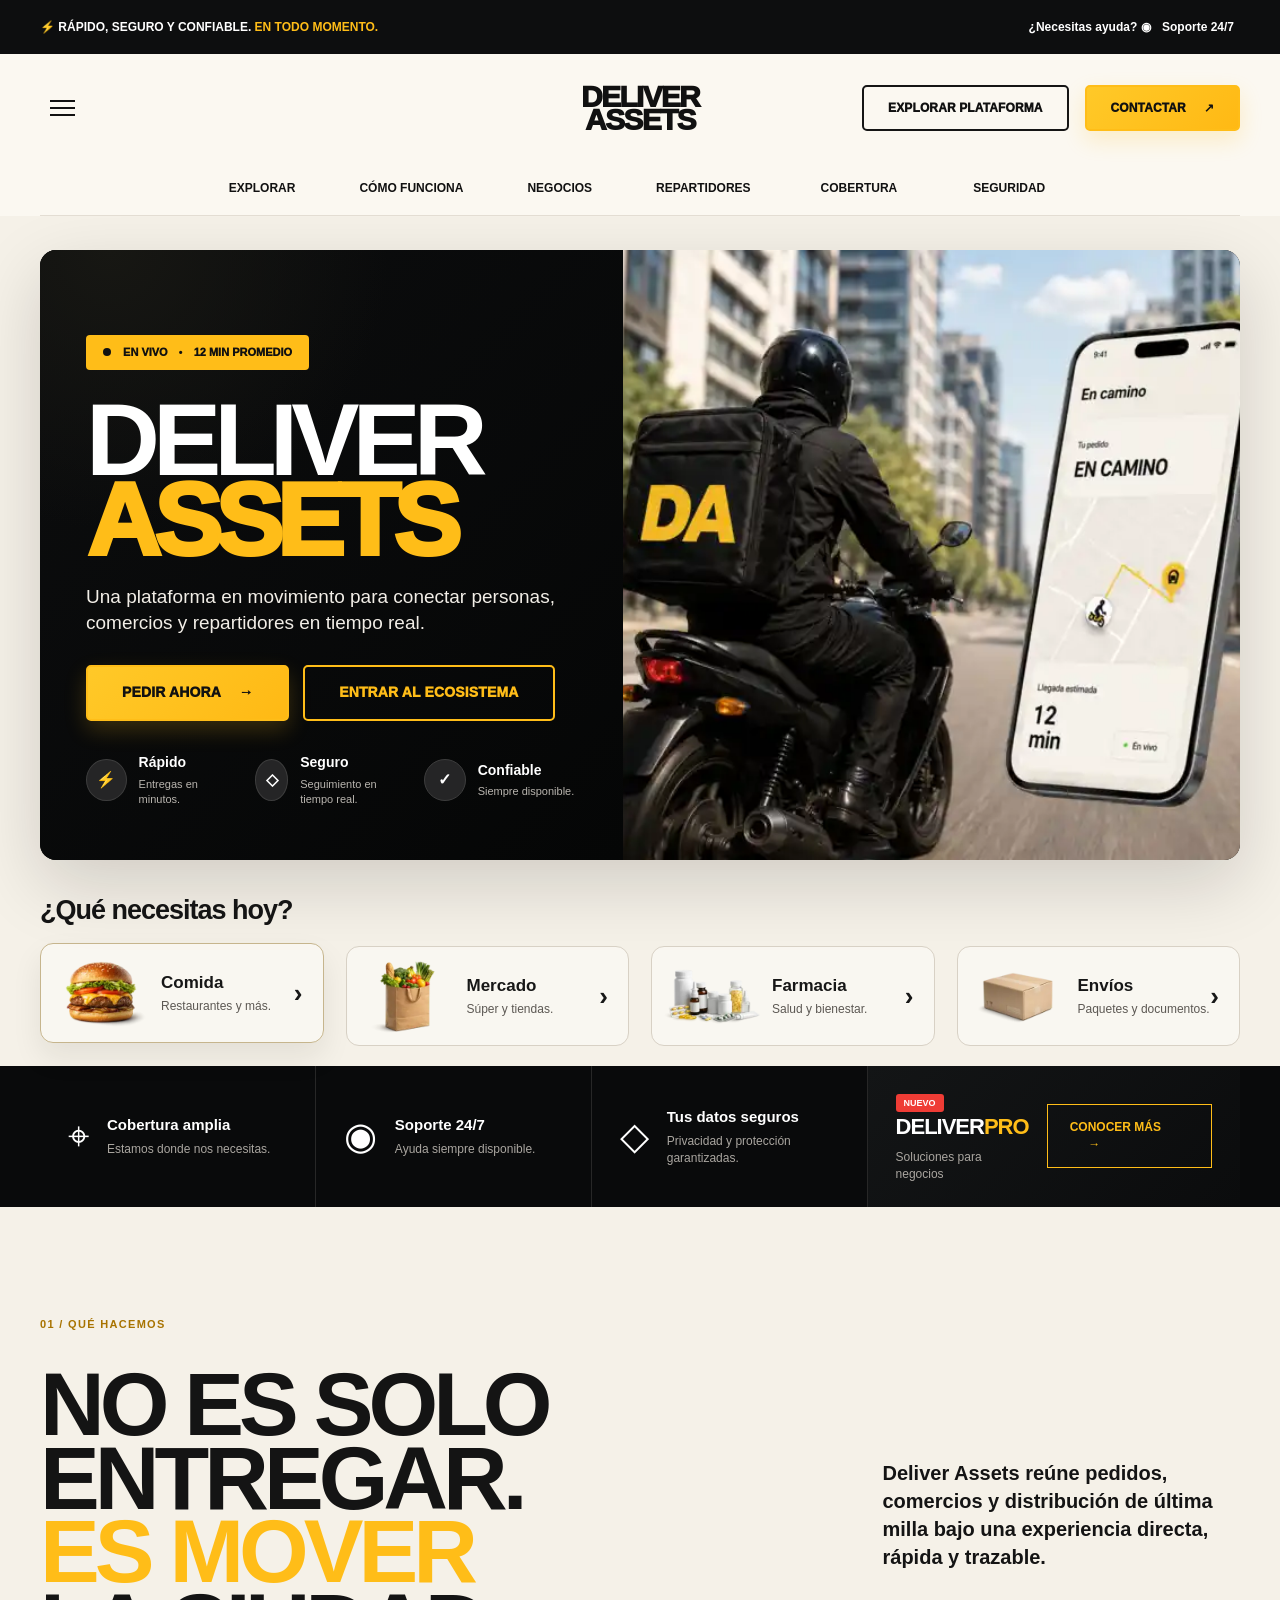
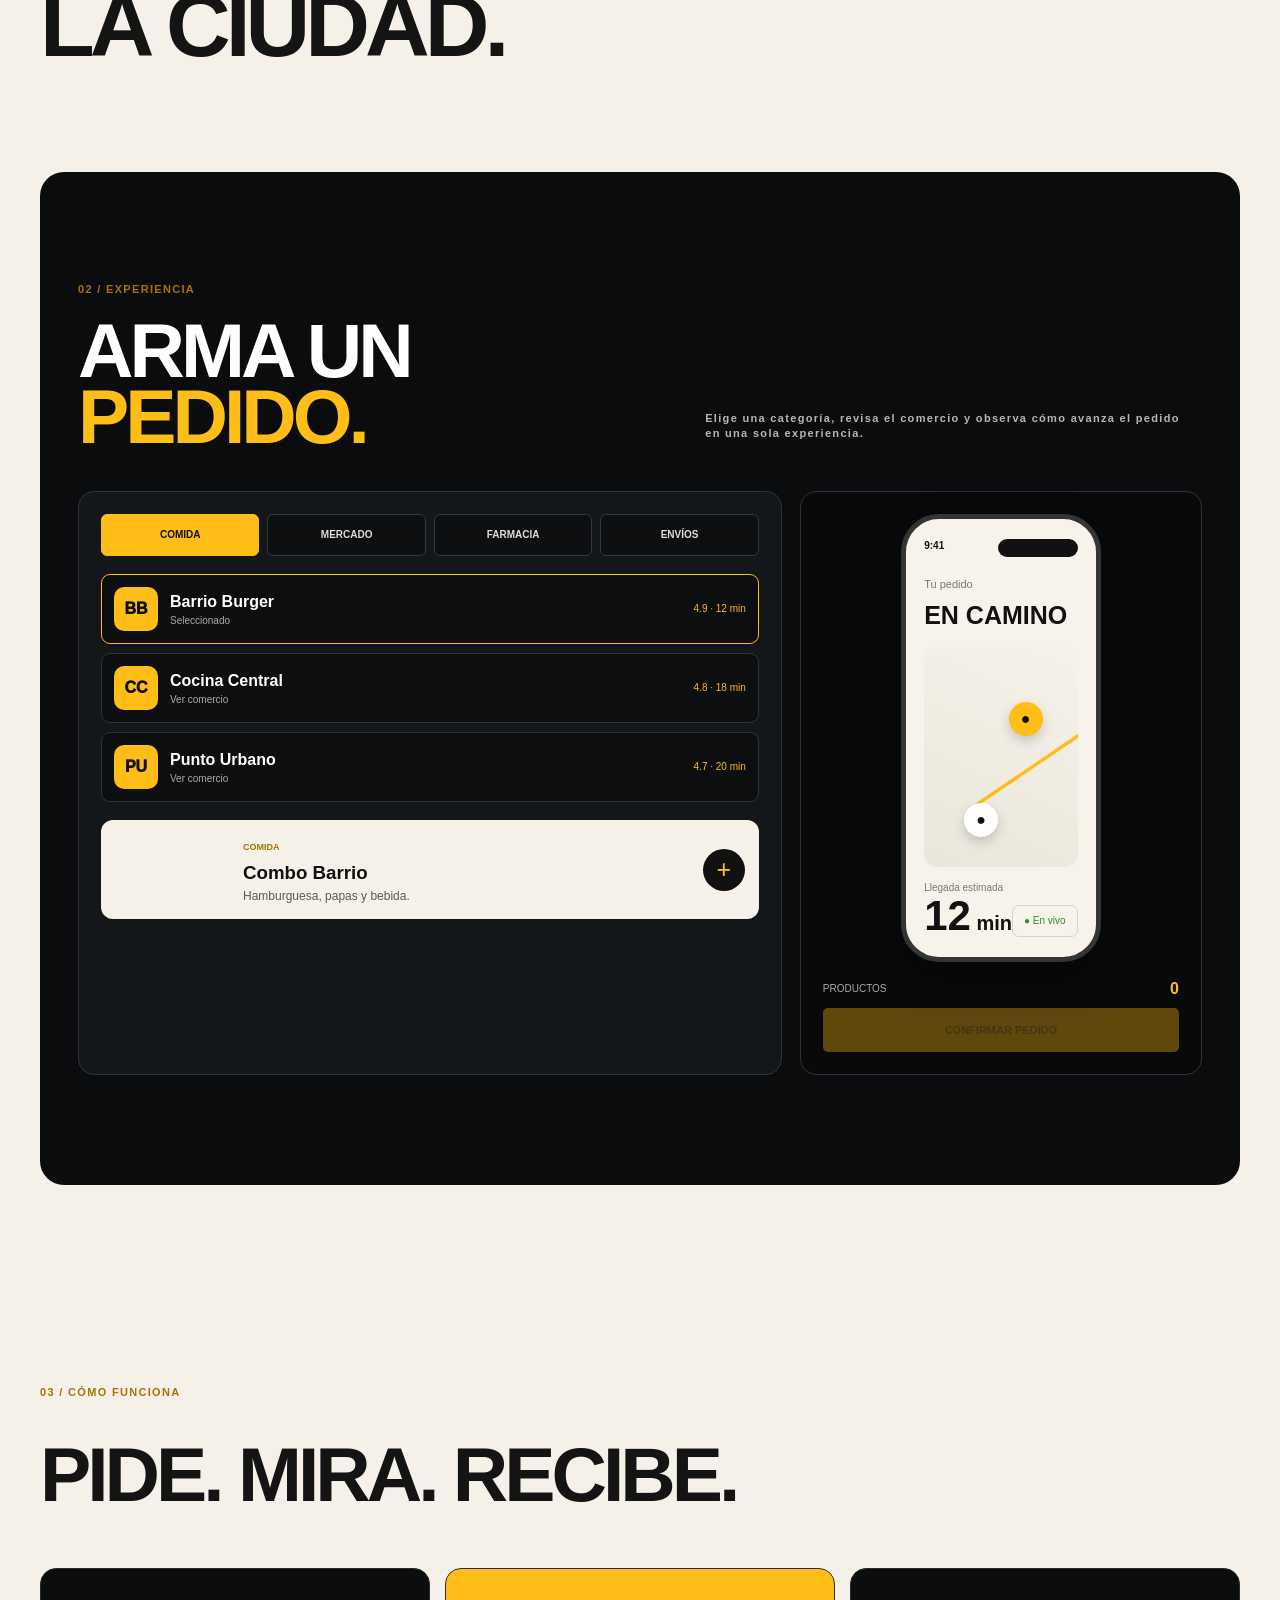
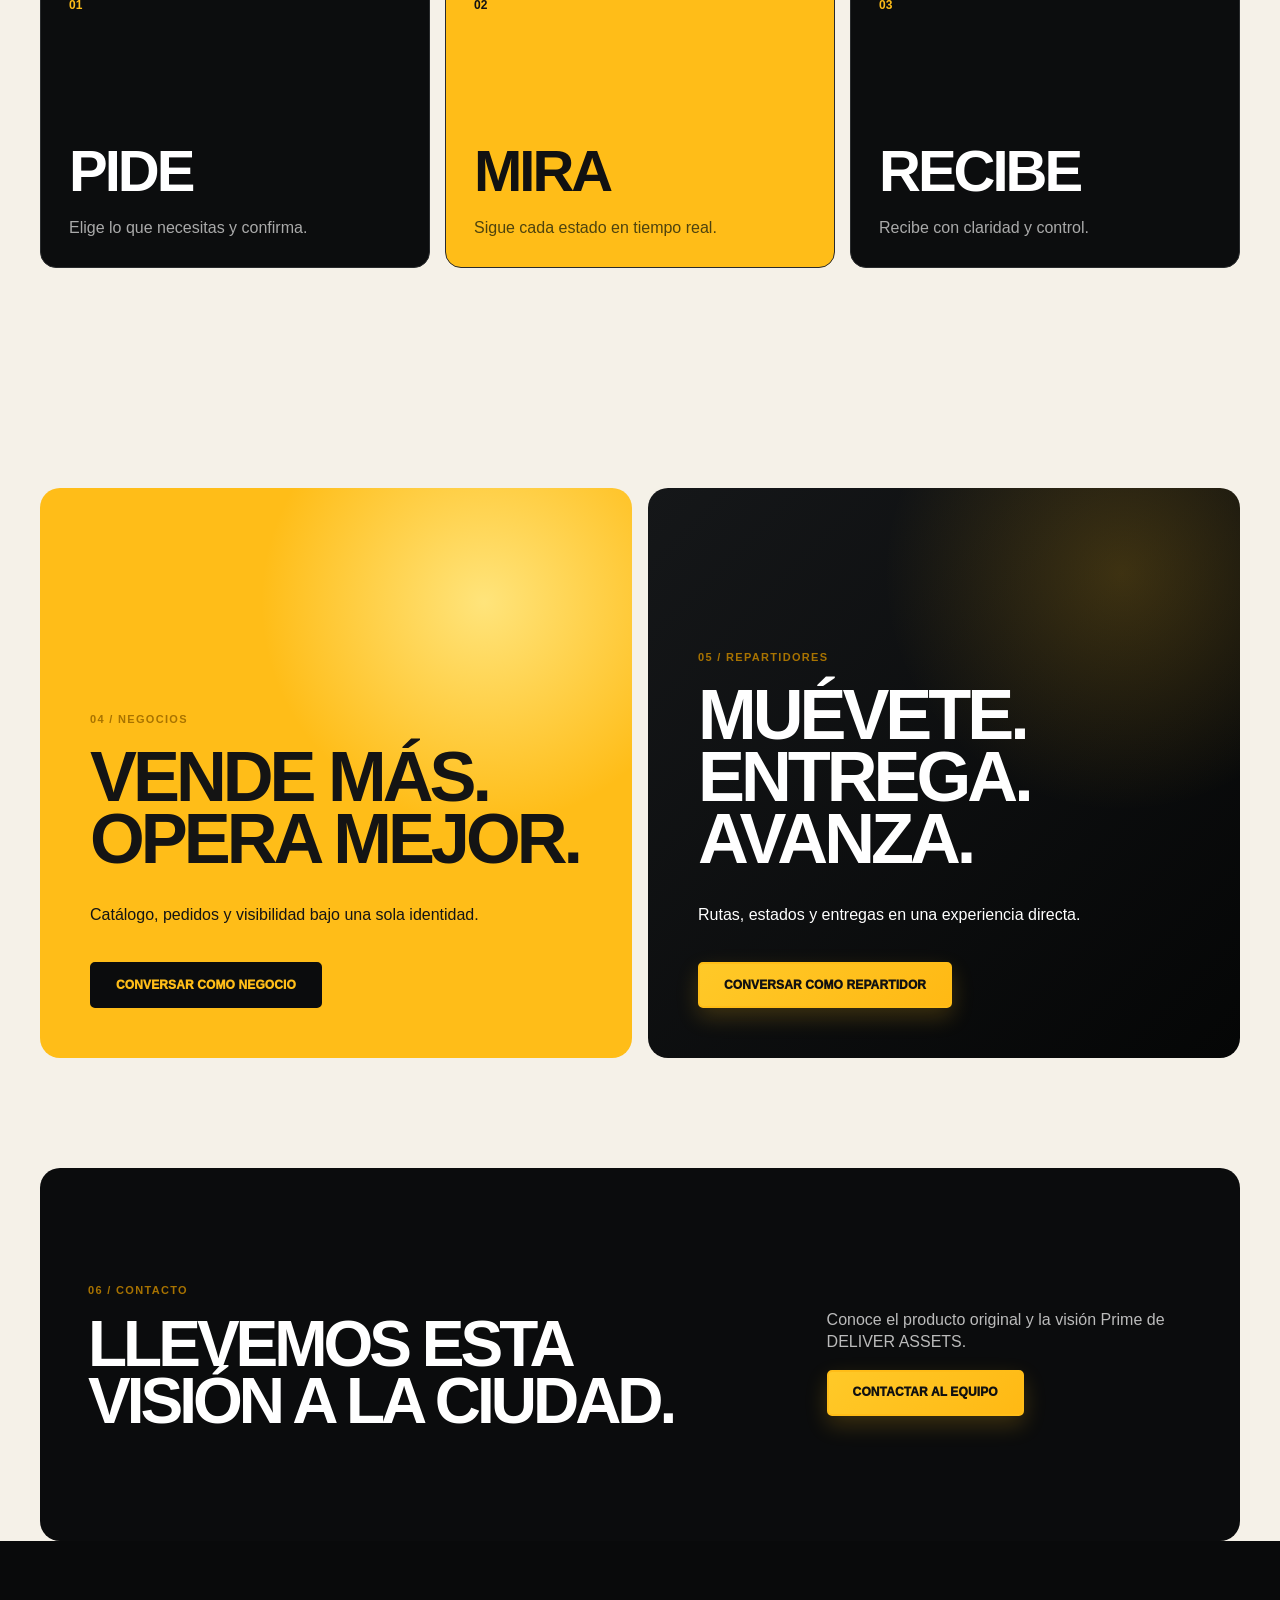
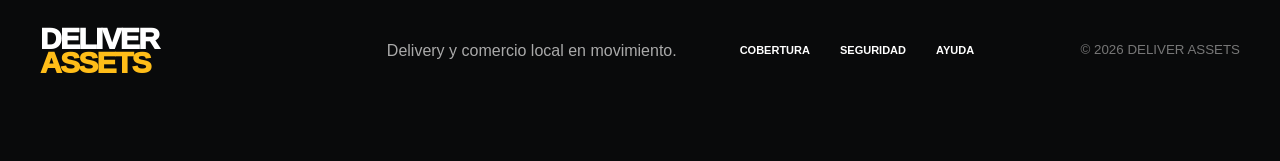
==== day.html @ 430176dd "feat: expose standalone DAY FINAL entry point" ====
<!doctype html>
<html lang="es" data-theme="day">
  <head>
    <meta charset="utf-8" />
    <meta name="viewport" content="width=device-width, initial-scale=1" />
    <meta name="robots" content="noindex, follow" />
    <meta name="theme-color" content="#f4f1e8" />
    <title>DELIVER ASSETS — DAY FINAL</title>
    <style>
      html, body { min-height: 100%; margin: 0; background: #f4f1e8; font-family: Inter, system-ui, sans-serif; }
      body { display: grid; place-items: center; color: #060708; }
      p { font-weight: 800; letter-spacing: .04em; }
    </style>
  </head>
  <body>
    <p>CARGANDO DAY FINAL…</p>
    <script>
      fetch('./index.html', { cache: 'no-store' })
        .then((response) => {
          if (!response.ok) throw new Error(`No se pudo cargar index.html (${response.status})`);
          return response.text();
        })
        .then((source) => {
          const themed = source
            .replace('<html lang="es">', '<html lang="es" data-theme="day">')
            .replace('<title>DELIVER ASSETS — Pide. Mira. Recibe.</title>', '<title>DELIVER ASSETS — DAY FINAL</title>');
          document.open();
          document.write(themed);
          document.close();
        })
        .catch((error) => {
          document.body.innerHTML = '';
          const message = document.createElement('p');
          message.textContent = 'No se pudo abrir el render de día.';
          document.body.append(message);
          console.error('[deliver-day]', error);
        });
    </script>
    <noscript><p>Activa JavaScript para abrir el render de día.</p></noscript>
  </body>
</html>
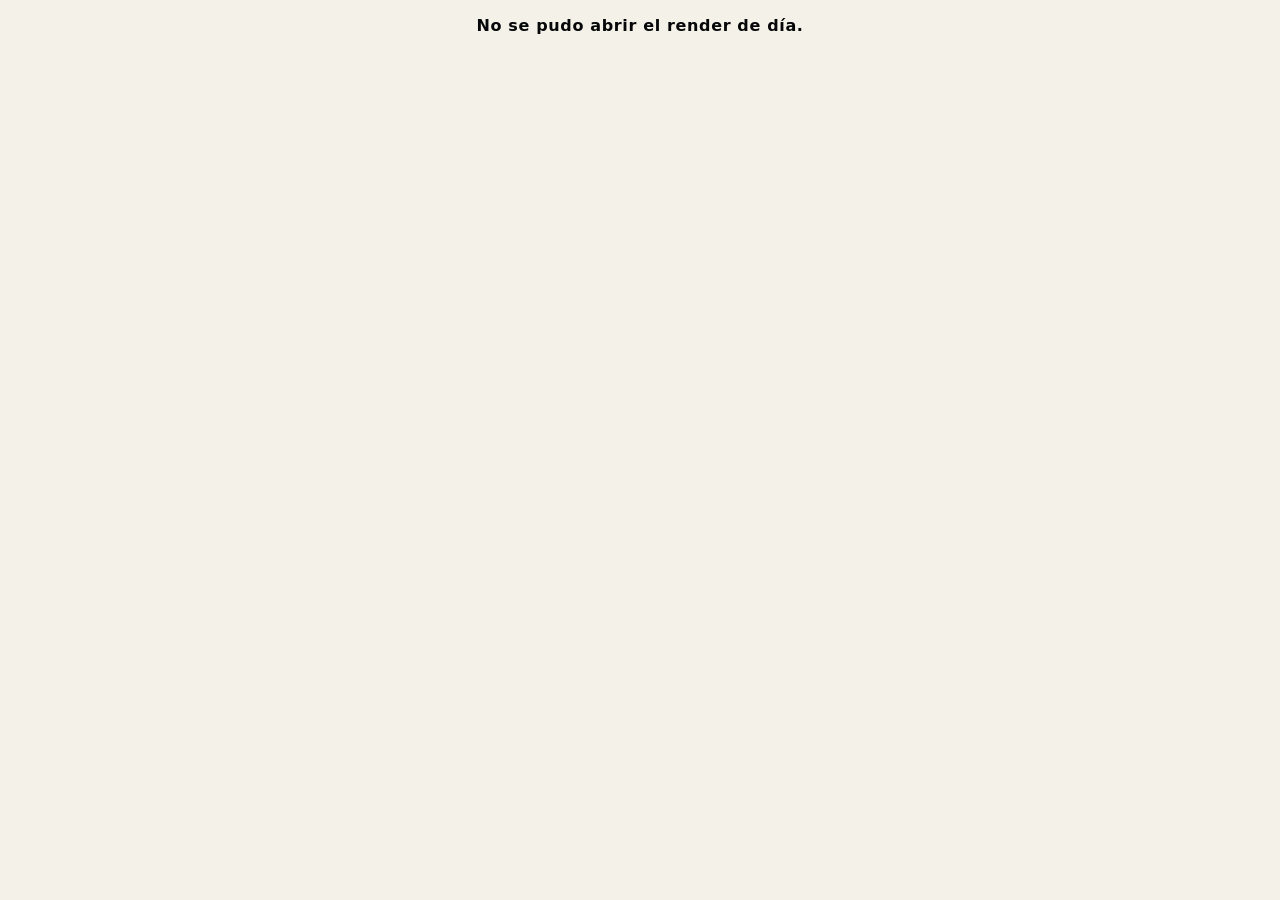
==== commit f3cfabcd: "fix: isolate day render from rebuilt night homepage" ====
--- a/day.html
+++ b/day.html
@@ -15,9 +15,10 @@
   <body>
     <p>CARGANDO DAY FINAL…</p>
     <script>
-      fetch('./index.html', { cache: 'no-store' })
+      const daySource = 'https://raw.githubusercontent.com/morimilpabfelon-cell/DELIVER-ASESSET-prime/53791ae703a656f2f510e122cc387120324c3f40/index.html';
+      fetch(daySource, { cache: 'force-cache' })
         .then((response) => {
-          if (!response.ok) throw new Error(`No se pudo cargar index.html (${response.status})`);
+          if (!response.ok) throw new Error(`No se pudo cargar el master de día (${response.status})`);
           return response.text();
         })
         .then((source) => {
@@ -29,7 +30,7 @@
           document.close();
         })
         .catch((error) => {
-          document.body.innerHTML = '';
+          document.body.replaceChildren();
           const message = document.createElement('p');
           message.textContent = 'No se pudo abrir el render de día.';
           document.body.append(message);
@@ -38,4 +39,4 @@
     </script>
     <noscript><p>Activa JavaScript para abrir el render de día.</p></noscript>
   </body>
-</html>
+</html>
